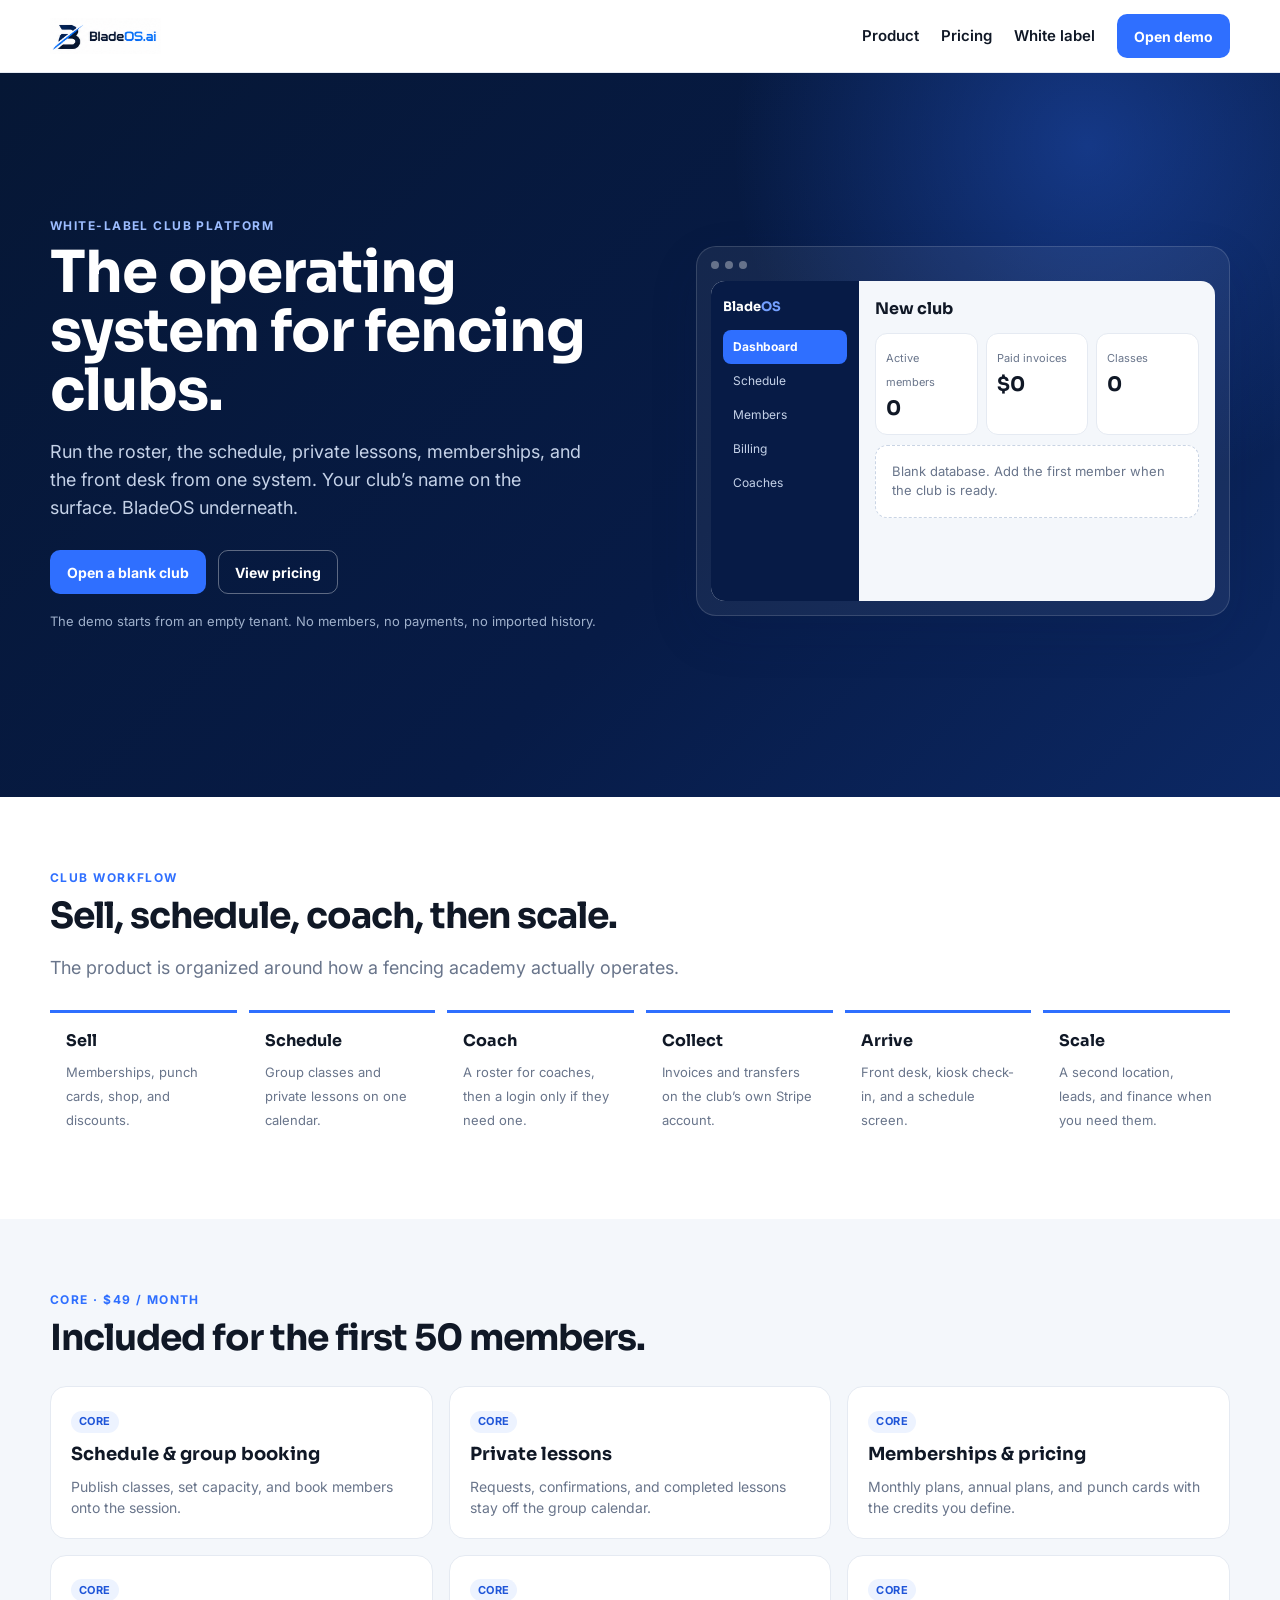
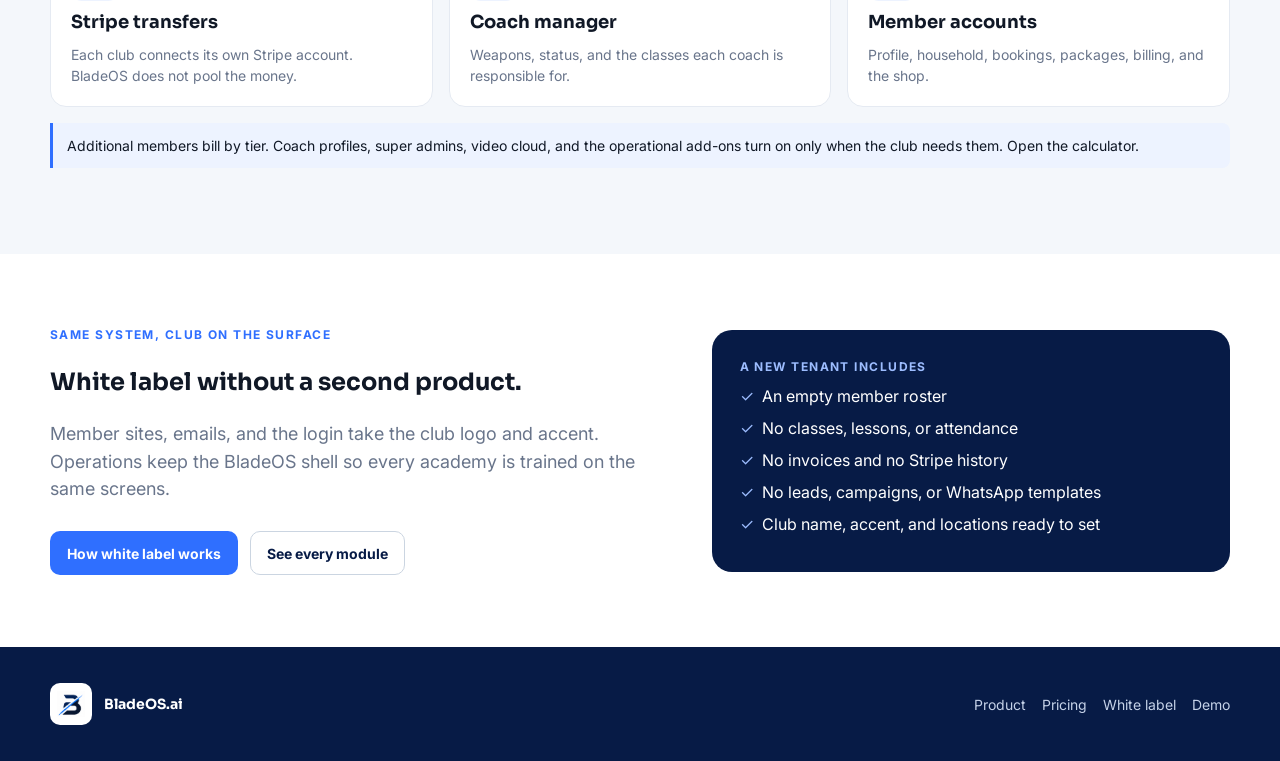
==== index.html @ ff05162f "Add the BladeOS.ai commercial demo. An English site for the white-label club operating system, with " ====
<!doctype html>
<html lang="en">
<head>
  <meta charset="utf-8">
  <meta name="viewport" content="width=device-width, initial-scale=1">
  <title>BladeOS.ai — The operating system for fencing clubs</title>
  <meta name="description" content="BladeOS.ai is the white-label operating platform for fencing clubs and academies. Members, scheduling, payments, and multi-location management in one system.">
  <link rel="icon" href="assets/brand/icon.png">
  <link rel="preconnect" href="https://fonts.googleapis.com">
  <link rel="preconnect" href="https://fonts.gstatic.com" crossorigin>
  <link href="https://fonts.googleapis.com/css2?family=Inter:wght@400;500;600;700&family=Sora:wght@600;700&display=swap" rel="stylesheet">
  <link rel="stylesheet" href="assets/css/site.css">
</head>
<body class="site">
  <header class="site-header">
    <div class="wrap nav">
      <a class="brand" href="index.html"><img src="assets/brand/horizontal.png" alt="BladeOS.ai"></a>
      <button class="nav-toggle" type="button" data-nav-toggle aria-expanded="false" aria-label="Open menu">Menu</button>
      <nav class="nav-links">
        <a href="product.html">Product</a>
        <a href="pricing.html">Pricing</a>
        <a href="white-label.html">White label</a>
        <a class="btn btn-primary" href="demo.html">Open demo</a>
      </nav>
    </div>
  </header>

  <section class="hero">
    <div class="wrap hero-grid">
      <div>
        <p class="kicker" style="color:#9dbdff">White-label club platform</p>
        <h1>The operating system for fencing clubs.</h1>
        <p class="lead">Run the roster, the schedule, private lessons, memberships, and the front desk from one system. Your club’s name on the surface. BladeOS underneath.</p>
        <div class="hero-actions">
          <a class="btn btn-primary" href="demo.html">Open a blank club</a>
          <a class="btn btn-ghost" href="pricing.html">View pricing</a>
        </div>
        <p class="hero-note">The demo starts from an empty tenant. No members, no payments, no imported history.</p>
      </div>
      <div class="product-frame" aria-hidden="true">
        <div class="product-frame-bar"><i></i><i></i><i></i></div>
        <div class="app-mock">
          <div class="mock-side">
            <strong>Blade<b>OS</b></strong>
            <span class="on">Dashboard</span>
            <span>Schedule</span>
            <span>Members</span>
            <span>Billing</span>
            <span>Coaches</span>
          </div>
          <div class="mock-main">
            <h3>New club</h3>
            <div class="kpis">
              <div class="kpi"><small>Active members</small><b>0</b></div>
              <div class="kpi"><small>Paid invoices</small><b>$0</b></div>
              <div class="kpi"><small>Classes</small><b>0</b></div>
            </div>
            <div class="mock-empty">Blank database. Add the first member when the club is ready.</div>
          </div>
        </div>
      </div>
    </div>
  </section>

  <section>
    <div class="wrap">
      <div class="section-head">
        <p class="kicker">Club workflow</p>
        <h2>Sell, schedule, coach, then scale.</h2>
        <p class="lead">The product is organized around how a fencing academy actually operates.</p>
      </div>
      <div class="workflow">
        <div class="step"><b>Sell</b><span>Memberships, punch cards, shop, and discounts.</span></div>
        <div class="step"><b>Schedule</b><span>Group classes and private lessons on one calendar.</span></div>
        <div class="step"><b>Coach</b><span>A roster for coaches, then a login only if they need one.</span></div>
        <div class="step"><b>Collect</b><span>Invoices and transfers on the club’s own Stripe account.</span></div>
        <div class="step"><b>Arrive</b><span>Front desk, kiosk check-in, and a schedule screen.</span></div>
        <div class="step"><b>Scale</b><span>A second location, leads, and finance when you need them.</span></div>
      </div>
    </div>
  </section>

  <section class="soft">
    <div class="wrap">
      <div class="section-head">
        <p class="kicker">Core · $49 / month</p>
        <h2>Included for the first 50 members.</h2>
      </div>
      <div class="grid-3">
        <article class="card"><span class="tag">Core</span><h3>Schedule & group booking</h3><p>Publish classes, set capacity, and book members onto the session.</p></article>
        <article class="card"><span class="tag">Core</span><h3>Private lessons</h3><p>Requests, confirmations, and completed lessons stay off the group calendar.</p></article>
        <article class="card"><span class="tag">Core</span><h3>Memberships & pricing</h3><p>Monthly plans, annual plans, and punch cards with the credits you define.</p></article>
        <article class="card"><span class="tag">Core</span><h3>Stripe transfers</h3><p>Each club connects its own Stripe account. BladeOS does not pool the money.</p></article>
        <article class="card"><span class="tag">Core</span><h3>Coach manager</h3><p>Weapons, status, and the classes each coach is responsible for.</p></article>
        <article class="card"><span class="tag">Core</span><h3>Member accounts</h3><p>Profile, household, bookings, packages, billing, and the shop.</p></article>
      </div>
      <p class="note">Additional members bill by tier. Coach profiles, super admins, video cloud, and the operational add-ons turn on only when the club needs them. <a href="pricing.html">Open the calculator.</a></p>
    </div>
  </section>

  <section>
    <div class="wrap split">
      <div>
        <p class="kicker">Same system, club on the surface</p>
        <h2>White label without a second product.</h2>
        <p class="lead">Member sites, emails, and the login take the club logo and accent. Operations keep the BladeOS shell so every academy is trained on the same screens.</p>
        <div class="hero-actions">
          <a class="btn btn-primary" href="white-label.html">How white label works</a>
          <a class="btn btn-secondary" href="product.html">See every module</a>
        </div>
      </div>
      <div class="panel">
        <p class="kicker">A new tenant includes</p>
        <ul class="checklist">
          <li>An empty member roster</li>
          <li>No classes, lessons, or attendance</li>
          <li>No invoices and no Stripe history</li>
          <li>No leads, campaigns, or WhatsApp templates</li>
          <li>Club name, accent, and locations ready to set</li>
        </ul>
      </div>
    </div>
  </section>

  <footer class="site-footer">
    <div class="wrap footer-row">
      <div class="footer-brand"><span class="footer-mark"><img src="assets/brand/icon.png" alt=""></span> BladeOS.ai</div>
      <nav class="footer-links">
        <a href="product.html">Product</a>
        <a href="pricing.html">Pricing</a>
        <a href="white-label.html">White label</a>
        <a href="demo.html">Demo</a>
      </nav>
    </div>
  </footer>
  <script src="assets/js/site.js"></script>
</body>
</html>
---- assets/css/site.css ----
:root {
  --navy: #071b46;
  --blue: #2f6fff;
  --blue-2: #1f55d8;
  --ink: #101826;
  --muted: #69758b;
  --gray: #b8c2d6;
  --line: #e5eaf2;
  --bg: #f4f7fb;
  --white: #fff;
  --green: #16a36a;
  --warning: #d98b16;
  --error: #d84545;
  --radius: 16px;
  --control: 10px;
  --max: 1180px;
  --shadow: 0 18px 50px rgba(7, 27, 70, 0.12);
}

* { box-sizing: border-box; }
html { scroll-behavior: smooth; }
body {
  margin: 0;
  color: var(--ink);
  background: var(--white);
  font: 16px/1.5 Inter, Arial, sans-serif;
}
img { max-width: 100%; display: block; }
a { color: inherit; text-decoration: none; }
button, input, select, textarea { font: inherit; color: inherit; }
h1, h2, h3, .brand-type { font-family: Sora, Inter, Arial, sans-serif; }

.wrap { width: min(var(--max), calc(100% - 40px)); margin: 0 auto; }
.kicker {
  margin: 0 0 8px;
  color: var(--blue);
  font-size: 12px;
  font-weight: 700;
  letter-spacing: 0.12em;
  text-transform: uppercase;
}
.muted { color: var(--muted); }
.lead { color: var(--muted); font-size: 18px; line-height: 1.55; }

.site-header {
  position: sticky;
  top: 0;
  z-index: 20;
  background: rgba(255, 255, 255, 0.94);
  border-bottom: 1px solid var(--line);
  backdrop-filter: blur(10px);
}
.nav {
  height: 72px;
  display: flex;
  align-items: center;
  justify-content: space-between;
  gap: 20px;
}
.brand img { height: 36px; width: auto; }
.nav-links { display: flex; align-items: center; gap: 22px; font-weight: 600; font-size: 15px; }
.nav-links a:hover { color: var(--blue); }
.nav-toggle { display: none; }

.btn {
  display: inline-flex;
  align-items: center;
  justify-content: center;
  min-height: 44px;
  padding: 0 16px;
  border-radius: var(--control);
  border: 1px solid transparent;
  font-size: 14px;
  font-weight: 700;
  cursor: pointer;
  background: transparent;
}
.btn-primary { background: var(--blue); color: white; }
.btn-primary:hover { background: var(--blue-2); }
.btn-secondary { background: white; color: var(--navy); border-color: #cbd5e1; }
.btn-ghost { color: white; border-color: rgba(255, 255, 255, 0.35); }
.btn-ghost:hover { background: rgba(255, 255, 255, 0.08); }
.nav-links .btn-primary:hover { color: white; }

.hero {
  background:
    radial-gradient(circle at 85% 10%, rgba(47, 111, 255, 0.35), transparent 28%),
    linear-gradient(135deg, #061735, #071b46 58%, #0c2864);
  color: white;
}
.hero-grid {
  display: grid;
  grid-template-columns: 1.05fr 0.95fr;
  gap: 56px;
  align-items: center;
  padding: 72px 0 80px;
}
.hero h1 {
  margin: 0 0 16px;
  font-size: 58px;
  line-height: 1.02;
  letter-spacing: -1.8px;
  font-weight: 700;
}
.hero .lead { color: #c5d2e8; max-width: 540px; }
.hero-actions { display: flex; flex-wrap: wrap; gap: 12px; margin-top: 28px; }
.hero-note { margin-top: 18px; color: #9fb0cb; font-size: 13px; }

.product-frame {
  background: rgba(255, 255, 255, 0.06);
  border: 1px solid rgba(255, 255, 255, 0.14);
  border-radius: 20px;
  padding: 14px;
  box-shadow: var(--shadow);
}
.product-frame-bar {
  display: flex;
  gap: 6px;
  margin-bottom: 12px;
}
.product-frame-bar i {
  width: 8px;
  height: 8px;
  border-radius: 50%;
  background: rgba(255, 255, 255, 0.35);
  display: block;
}
.app-mock {
  display: grid;
  grid-template-columns: 148px 1fr;
  min-height: 320px;
  background: var(--bg);
  color: var(--ink);
  border-radius: 14px;
  overflow: hidden;
}
.mock-side { background: var(--navy); color: white; padding: 16px 12px; }
.mock-side strong { display: block; font-family: Sora, Inter, sans-serif; font-size: 13px; margin-bottom: 14px; }
.mock-side strong b { color: #74a0ff; }
.mock-side span {
  display: block;
  border-radius: 8px;
  padding: 8px 10px;
  font-size: 12px;
  color: #c5d2e8;
}
.mock-side span.on { background: var(--blue); color: white; font-weight: 700; }
.mock-main { padding: 16px; }
.mock-main h3 { margin: 0 0 12px; font-size: 16px; }
.kpis { display: grid; grid-template-columns: repeat(3, 1fr); gap: 8px; }
.kpi { background: white; border: 1px solid var(--line); border-radius: 12px; padding: 10px; }
.kpi small { color: var(--muted); font-size: 11px; }
.kpi b { display: block; font-family: Sora, Inter, sans-serif; font-size: 20px; margin-top: 2px; }
.mock-empty {
  margin-top: 10px;
  background: white;
  border: 1px dashed #c9d4e4;
  border-radius: 12px;
  padding: 16px;
  color: var(--muted);
  font-size: 13px;
}

section { padding: 72px 0; }
.section-head { max-width: 680px; margin-bottom: 28px; }
.section-head h2, .hero h1 { letter-spacing: -1px; }
.section-head h2 { margin: 0 0 8px; font-size: 36px; line-height: 1.15; }

.soft { background: var(--bg); }
.grid-3 { display: grid; grid-template-columns: repeat(3, 1fr); gap: 16px; }
.grid-4 { display: grid; grid-template-columns: repeat(4, 1fr); gap: 16px; }
.grid-2 { display: grid; grid-template-columns: 1fr 1fr; gap: 16px; }
.card {
  background: white;
  border: 1px solid var(--line);
  border-radius: var(--radius);
  padding: 20px;
}
.card h3 { margin: 8px 0; font-size: 18px; }
.card p { margin: 0; color: var(--muted); font-size: 14px; }
.price {
  font-family: Sora, Inter, sans-serif;
  font-size: 28px;
  letter-spacing: -0.8px;
  color: var(--blue);
}
.tag {
  display: inline-flex;
  align-items: center;
  min-height: 22px;
  padding: 0 8px;
  border-radius: 999px;
  background: #edf3ff;
  color: var(--blue-2);
  font-size: 11px;
  font-weight: 700;
  letter-spacing: 0.04em;
  text-transform: uppercase;
}

.workflow { display: grid; grid-template-columns: repeat(6, 1fr); gap: 12px; }
.step { padding: 16px; border-top: 3px solid var(--blue); background: white; border-radius: 0 0 12px 12px; }
.step b { display: block; font-family: Sora, Inter, sans-serif; margin-bottom: 6px; }
.step span { color: var(--muted); font-size: 13px; }

.split { display: grid; grid-template-columns: 1.1fr 0.9fr; gap: 28px; align-items: center; }
.panel {
  background: var(--navy);
  color: white;
  border-radius: 20px;
  padding: 28px;
}
.panel .kicker { color: #9dbdff; }
.panel li { margin: 8px 0; }
.checklist { margin: 0; padding: 0; list-style: none; }
.checklist li::before { content: "✓"; color: #9dbdff; margin-right: 8px; }

.site-footer {
  background: var(--navy);
  color: #c5d2e8;
  padding: 36px 0;
  font-size: 14px;
}
.footer-row { display: flex; justify-content: space-between; gap: 20px; align-items: center; }
.footer-brand { display: flex; align-items: center; gap: 12px; color: white; font-family: Sora, Inter, sans-serif; font-weight: 700; }
.footer-mark {
  background: white;
  border-radius: 10px;
  padding: 6px;
  width: 42px;
  height: 42px;
  display: grid;
  place-items: center;
}
.footer-mark img { width: 28px; height: auto; }
.footer-links { display: flex; gap: 16px; }
.footer-links a:hover { color: white; }

.page-hero { padding: 56px 0 20px; }
.page-hero h1 { margin: 0 0 12px; font-size: 48px; letter-spacing: -1.4px; line-height: 1.05; }

table { width: 100%; border-collapse: collapse; background: white; }
th, td { text-align: left; padding: 12px 14px; border-bottom: 1px solid var(--line); font-size: 14px; }
th { font-size: 12px; letter-spacing: 0.06em; text-transform: uppercase; color: var(--muted); background: #eef3f8; }
td:last-child, th:last-child { text-align: right; }

.calc { display: grid; grid-template-columns: 1fr 340px; gap: 20px; }
.control {
  background: white;
  border: 1px solid var(--line);
  border-radius: 12px;
  padding: 14px 16px;
  margin-bottom: 10px;
}
.control label, .check {
  display: flex;
  justify-content: space-between;
  gap: 12px;
  align-items: center;
  font-weight: 650;
}
.control input[type="number"] {
  width: 96px;
  min-height: 44px;
  border: 1px solid #cbd5e1;
  border-radius: 8px;
  text-align: right;
  padding: 0 10px;
}
.checks { display: grid; grid-template-columns: 1fr 1fr; gap: 8px; margin-top: 10px; }
.checks label { font-weight: 500; font-size: 14px; justify-content: flex-start; }
.summary {
  background: var(--navy);
  color: white;
  border-radius: 16px;
  padding: 22px;
  position: sticky;
  top: 92px;
}
.summary h2 { margin: 0 0 12px; font-size: 22px; }
.row { display: flex; justify-content: space-between; gap: 12px; padding: 7px 0; color: #c7d5e7; font-size: 14px; }
.row strong { color: white; }
.total { border-top: 1px solid rgba(255, 255, 255, 0.16); margin-top: 10px; padding-top: 14px; }
.total strong { display: block; font-family: Sora, Inter, sans-serif; font-size: 40px; letter-spacing: -1px; }
.note {
  margin-top: 16px;
  background: #edf3ff;
  border-left: 3px solid var(--blue);
  padding: 12px 14px;
  border-radius: 0 8px 8px 0;
  font-size: 14px;
}

input:focus, select:focus, textarea:focus, button:focus-visible, a:focus-visible {
  outline: 3px solid rgba(47, 111, 255, 0.35);
  outline-offset: 2px;
}

@media (max-width: 980px) {
  .hero-grid, .split, .calc, .grid-4, .workflow { grid-template-columns: 1fr 1fr; }
  .grid-3 { grid-template-columns: 1fr; }
  .hero h1, .page-hero h1 { font-size: 40px; }
}
@media (max-width: 720px) {
  .nav-toggle { display: inline-flex; }
  .nav-links {
    display: none;
    position: absolute;
    top: 72px;
    left: 0;
    right: 0;
    background: white;
    border-bottom: 1px solid var(--line);
    flex-direction: column;
    align-items: flex-start;
    padding: 12px 20px 16px;
  }
  .nav-links.open { display: flex; }
  .hero-grid, .split, .calc, .grid-4, .grid-2, .workflow, .checks { grid-template-columns: 1fr; }
  .footer-row { flex-direction: column; align-items: flex-start; }
  .summary { position: static; }
  .app-mock { grid-template-columns: 1fr; }
  .mock-side { display: flex; gap: 6px; overflow: auto; }
  .mock-side strong { margin: 0 8px 0 0; align-self: center; }
}
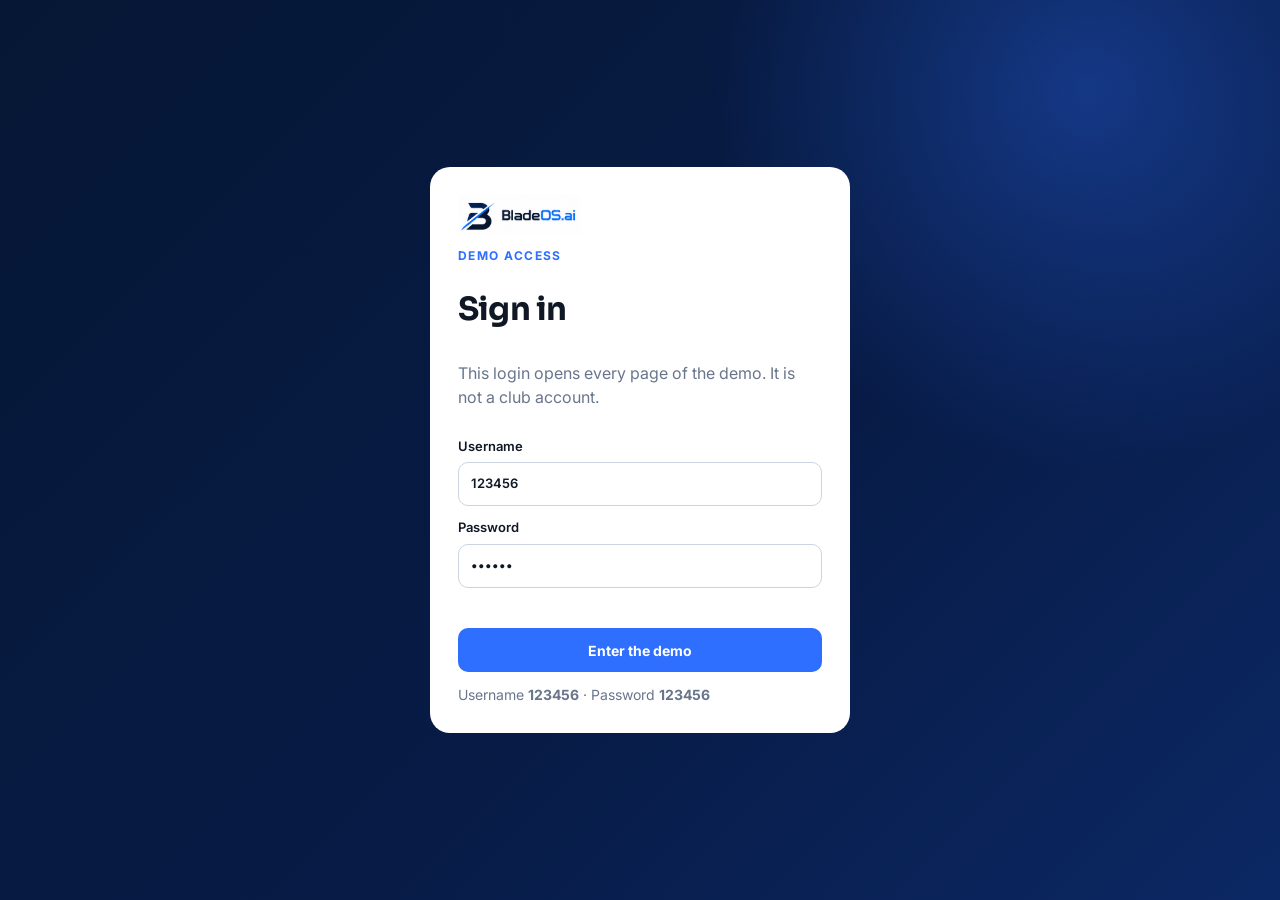
==== commit 3ba5a257: "Add a demo sign-in and a sample roster for walkthroughs. The 123456 login opens every page, and the " ====
--- a/index.html
+++ b/index.html
@@ -10,6 +10,7 @@
   <link rel="preconnect" href="https://fonts.gstatic.com" crossorigin>
   <link href="https://fonts.googleapis.com/css2?family=Inter:wght@400;500;600;700&family=Sora:wght@600;700&display=swap" rel="stylesheet">
   <link rel="stylesheet" href="assets/css/site.css">
+  <script src="assets/js/auth.js"></script>
 </head>
 <body class="site">
   <header class="site-header">
@@ -20,6 +21,7 @@
         <a href="product.html">Product</a>
         <a href="pricing.html">Pricing</a>
         <a href="white-label.html">White label</a>
+        <a href="login.html" data-sign-out>Sign out</a>
         <a class="btn btn-primary" href="demo.html">Open demo</a>
       </nav>
     </div>
--- a/assets/css/site.css
+++ b/assets/css/site.css
@@ -290,6 +290,35 @@
   border-radius: 0 8px 8px 0;
   font-size: 14px;
 }
+
+.login-screen {
+  min-height: 100vh;
+  display: grid;
+  place-items: center;
+  padding: 24px;
+  background:
+    radial-gradient(circle at 85% 10%, rgba(47, 111, 255, 0.35), transparent 28%),
+    linear-gradient(135deg, #061735, #071b46 58%, #0c2864);
+}
+.login-card {
+  width: min(420px, 100%);
+  background: white;
+  border-radius: 20px;
+  padding: 28px;
+  display: grid;
+  gap: 12px;
+}
+.login-card img { height: 40px; width: auto; }
+.login-card h1 { margin: 0; font-size: 32px; letter-spacing: -0.8px; }
+.login-card .field { display: flex; flex-direction: column; gap: 6px; font-size: 13px; font-weight: 600; }
+.login-card input {
+  min-height: 44px;
+  border: 1px solid #cbd5e1;
+  border-radius: 10px;
+  padding: 0 12px;
+}
+.login-error { min-height: 1.2em; margin: 0; color: var(--error); font-size: 14px; }
+.login-hint { margin: 0; color: var(--muted); font-size: 14px; }
 
 input:focus, select:focus, textarea:focus, button:focus-visible, a:focus-visible {
   outline: 3px solid rgba(47, 111, 255, 0.35);
